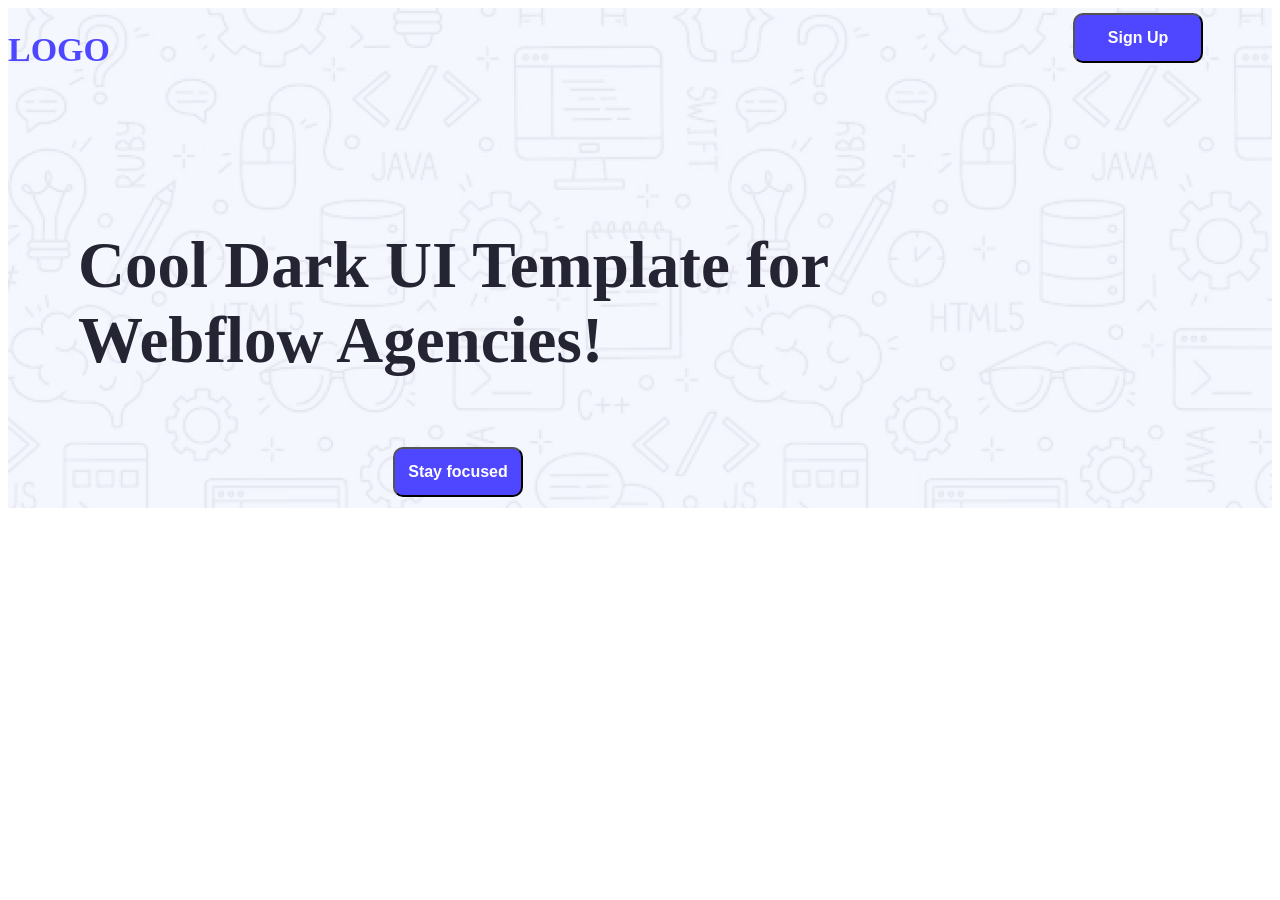
==== first-assignment/index.html @ c9763566 "added banner section" ====
<!DOCTYPE html>
<html lang="en">
<head>
    <meta charset="UTF-8">
    <meta name="viewport" content="width=device-width, initial-scale=1.0">
    <title>First Assignment</title>
    <link rel="stylesheet" href="styles.css">
</head>
<body>
    <header class="header">
        <div class="banner">
            <div class="banner-sign-up">
                <h1 class="banner-logo">LOGO</h1>
                <button class="banner-btn">Sign Up</button>
            </div>
            
            <div class="banner-last">
                <h1 class="banner-theme">Cool Dark UI Template for Webflow Agencies!</h1>
                <button class="banner-sec-btn banner-btn">Stay focused</button>
            </div>
        </div>
    </header>
    
</body>
</html>
---- first-assignment/styles.css ----
*{
    max-width: 1440px;
}
/* banner design */
.banner-logo{
    font-size: 34px;
    color: #4E47FF;
    font-weight: 600;
    ;
}
.banner-btn{
    font-size: 16px;
    font-weight: bold;
    background-color: #4E47FF;
    color: white;
    border-radius: 10px;
    padding: 5px;
    margin: 5px;
    width: 130px;
    height: 50px;
}
.banner-theme{
    font-size: 65px;
    font-weight: bold;
    color: #252432;
    margin-left: 50px;
    padding: 20px;
}
.banner-sign-up{
    display: flex;
    justify-content: space-between;
    align-items: ;
    width: 1200px;
    height: 150px;
}
.banner-last{
    display: flex;
    align-items: center;
    justify-content: center;
    flex-direction: column;
    width: 900px;
    height: 350px;
}
.header{
    background-image: url(Assets/Hero-bg.png);
    width: 100%;
}
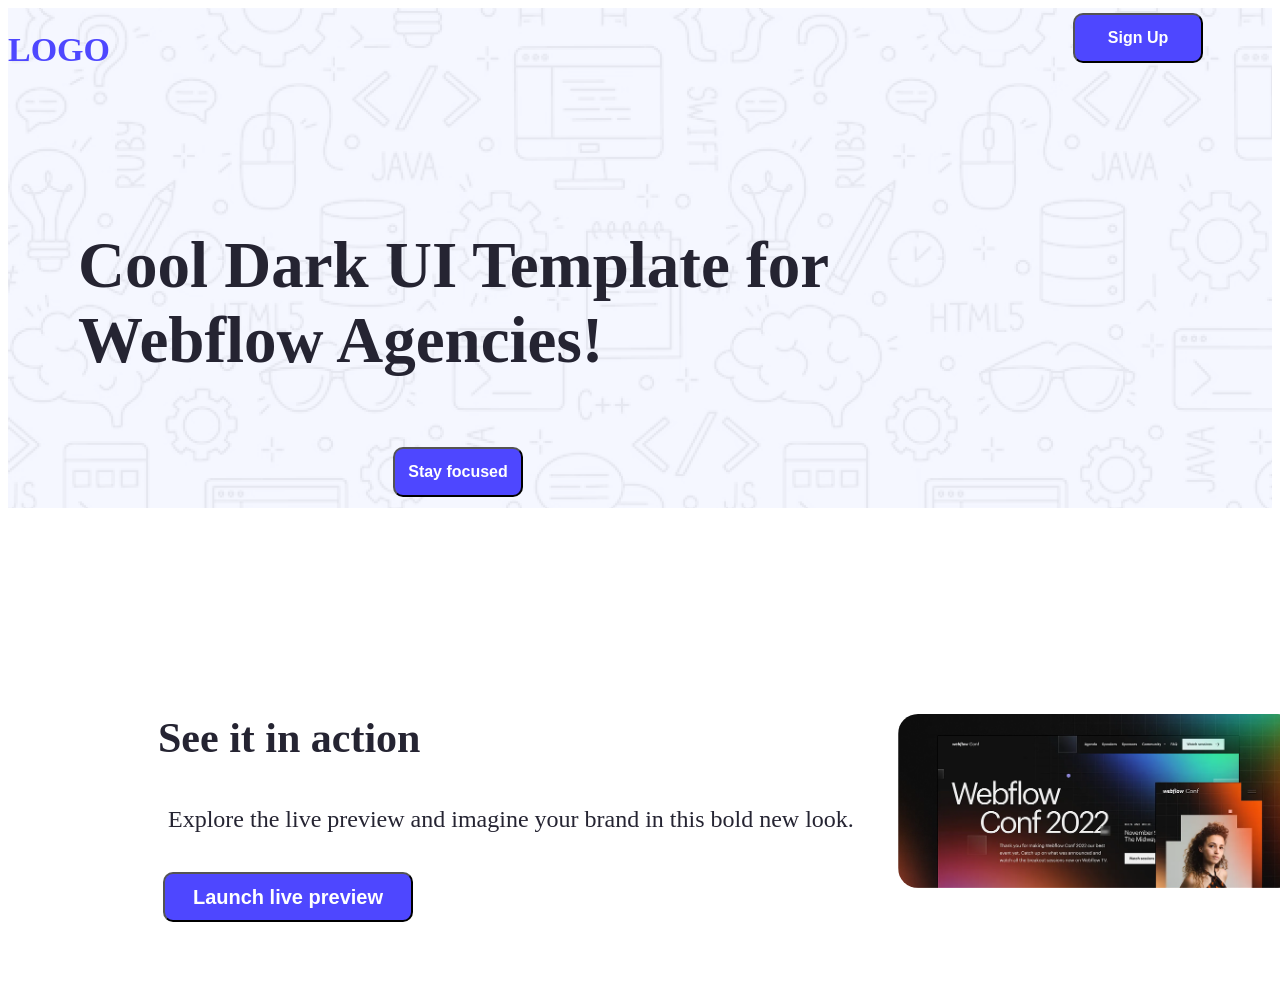
==== commit 74a7d924: "added action section" ====
--- a/first-assignment/index.html
+++ b/first-assignment/index.html
@@ -20,6 +20,18 @@
             </div>
         </div>
     </header>
+    <main>
+        <div class="action-container">
+            <div class="action-text">
+                <h2 class="action-title">See it in action</h2>
+                <p class="action-description">Explore the live preview and imagine your brand in this bold new look.</p>
+                <button class="action-btn banner-btn">Launch live preview</button>
+            </div>
+            <div class="action-img-con">
+                <img class="action-img" src="Assets/wc-big.png" alt="">
+            </div>
+        </div>
+    </main>
     
 </body>
 </html>
--- a/first-assignment/styles.css
+++ b/first-assignment/styles.css
@@ -45,3 +45,38 @@
     background-image: url(Assets/Hero-bg.png);
     width: 100%;
 }
+/* action ection design */
+.action-title{
+    font-size: 42px;
+    font-weight: bold;
+    color: #252432;
+}
+.action-description{
+    font-size: 24px;
+    color: #252432;
+    padding: 10px
+    
+}
+.action-btn{
+    width: 250px;
+    height: 50px;
+    font-size: 20px;
+    font-weight: bold;
+}
+.action-img{
+    width: 400px;
+    height: 350pxpx;
+    border-radius: 20px;
+}
+.action-container{
+    display: flex;
+    justify-content: space-between;
+    margin-top: 120px;
+    width: 1140px;
+    height: 350px;
+    align-items: center;
+    margin-left: 150px;
+    margin-right: 150px;
+
+}
+
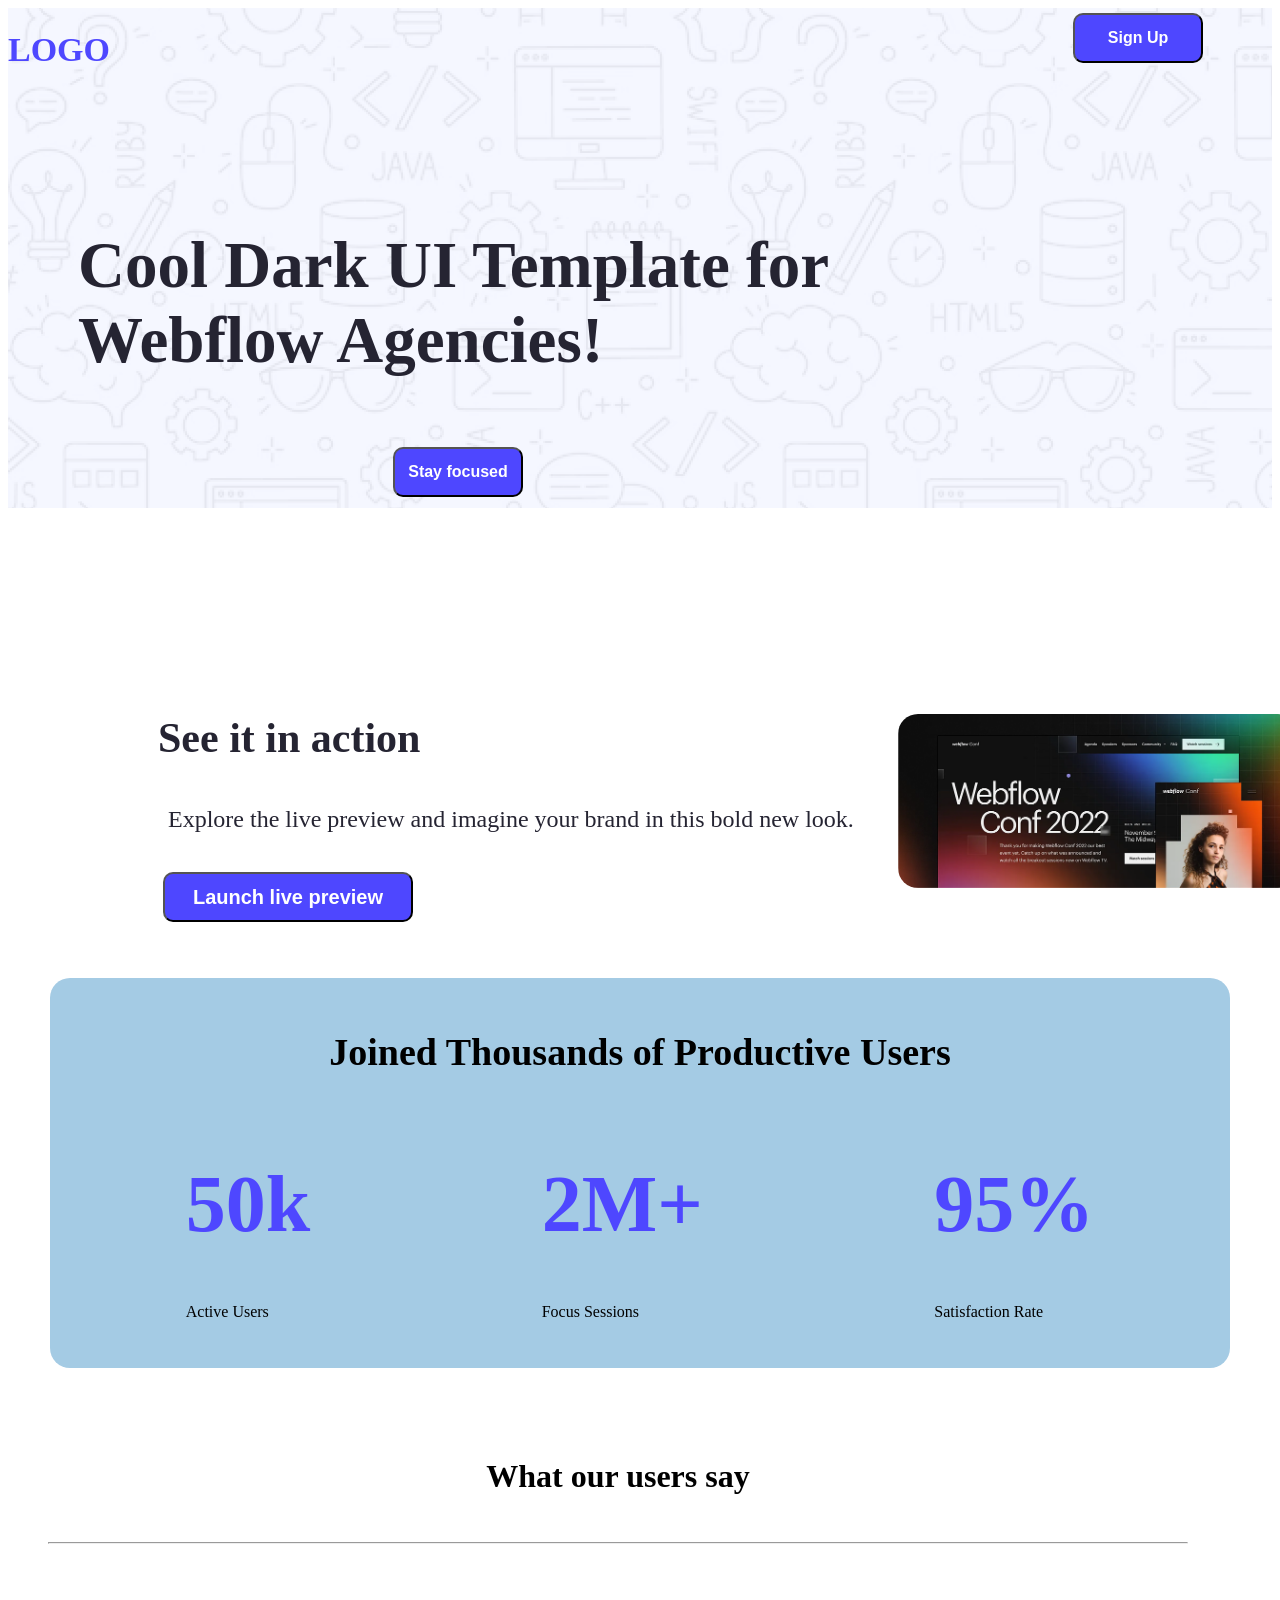
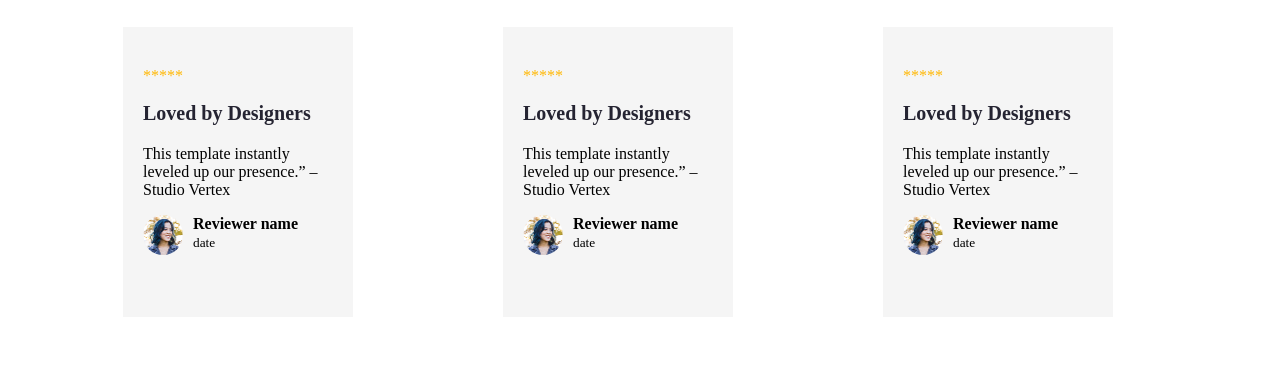
==== commit 1b67b8c6: "added two more sections" ====
--- a/first-assignment/index.html
+++ b/first-assignment/index.html
@@ -27,8 +27,71 @@
                 <p class="action-description">Explore the live preview and imagine your brand in this bold new look.</p>
                 <button class="action-btn banner-btn">Launch live preview</button>
             </div>
+
             <div class="action-img-con">
                 <img class="action-img" src="Assets/wc-big.png" alt="">
+            </div>
+        </div>    
+        <div class="join-section">
+            <h2 class="join-section-text">Joined Thousands of Productive Users</h2>
+            <div class="join-section-container">
+                <div class="join-part-two">
+                    <h1 class="join-number">50k</h1>
+                    <p class="join-description">Active Users</p>
+                </div>
+                <div class="join-part-two">
+                    <h1 class="join-number">2M+</h1>
+                    <p class="join-description">Focus Sessions</p>
+                </div>
+                <div class="join-part-two">
+                    <h1 class="join-number">95%</h1>
+                    <p class="join-description">Satisfaction Rate</p>
+                </div>
+            </div>
+
+        </div>
+        <div class="review-section">
+            <h1 class="review-h-text">What our users say</h1>
+            <br>
+            <hr>
+            <div class="review-container">
+                <div class="reviews">
+                    <div class="stars">*****</div>
+                    <h3 class="review-text">Loved by Designers</h3>
+                    <p class="review-description">This template instantly leveled up our presence.” – Studio Vertex</p>
+                    <div class="reviewer">
+                        <img class="reviewer-img" src="Assets/avatar.png" alt="">
+                        <div>
+                            <strong>Reviewer name</strong><br>
+                            <small>date</small>
+                        </div>    
+                    </div>
+                </div>
+                <div class="reviews">
+                    <div class="stars">*****</div>
+                    <h3 class="review-text">Loved by Designers</h3>
+                    <p class="review-description">This template instantly leveled up our presence.” – Studio Vertex</p>
+                    <div class="reviewer">
+                        <img class="reviewer-img" src="Assets/avatar.png" alt="">
+                        <div>
+                            <strong>Reviewer name</strong><br>
+                            <small>date</small>
+                        </div>
+                    </div>
+                </div>    
+                <div class="reviews">
+                    <div class="stars">*****</div>
+                    <h3 class="review-text">Loved by Designers</h3>
+                    <p class="review-description">This template instantly leveled up our presence.” – Studio Vertex</p>
+                    <div class="reviewer">
+                        <img class="reviewer-img" src="Assets/avatar.png" alt="">
+                        <div>
+                            <strong>Reviewer name</strong><br>
+                            <small>date</small>
+                        </div>
+                    </div>
+
+                </div>
             </div>
         </div>
     </main>
--- a/first-assignment/styles.css
+++ b/first-assignment/styles.css
@@ -79,4 +79,79 @@
     margin-right: 150px;
 
 }
+/* join section design */
+.join-section-text{
+    font-size: 38px;
+    font-weight: bold;
+    text-align: center;
+}
+.join-number{
+    font-size: 80px;
+    font-weight: bold;
+    color:#4E47FF
+}
+.join-desccription{
+    font-size: 20px;
+    color: #000000;
+}
+.join-section-container{
+    display: flex;
+    justify-content: space-around;
+}
+.join-section{
+    background-color: rgb(164, 203, 228);
+    border-radius: 20px;
+    margin: 0px auto;
+    padding: 20px;
+    width: 1140px;
+    height: 350px;
+     
+}
+/* review section design */
+.review-section-text{
+    font-size: 42px;
+    font-weight: bold;
+    color: #252432;
+    
+}
+.stars{
+    width: 15px;
+    height: 15px;
+    color: #FFB805;
+    margin-top: 20px;
+}
+.review-text{
+    font-size: 20px;
+    color: #252432;
+}
+.reviewer-img{
+    width: 40px;
+    height: 40px;
+    border-radius: 50%;
+}
 
+.review-container{
+    display: flex;
+}
+.review-section h1{
+    
+    text-align: center;
+    margin-top: 50px;
+}
+.review-section{
+    width: 1140px;
+    height: 350px;
+    margin: 20px;
+    padding: 20px;
+}
+.reviews{
+    width: 400px;
+    height: 250px;
+    background-color:whitesmoke;
+    margin: 75px;
+    padding: 20px;
+}
+.reviewer{
+    display: flex;
+    gap: 10px;
+}
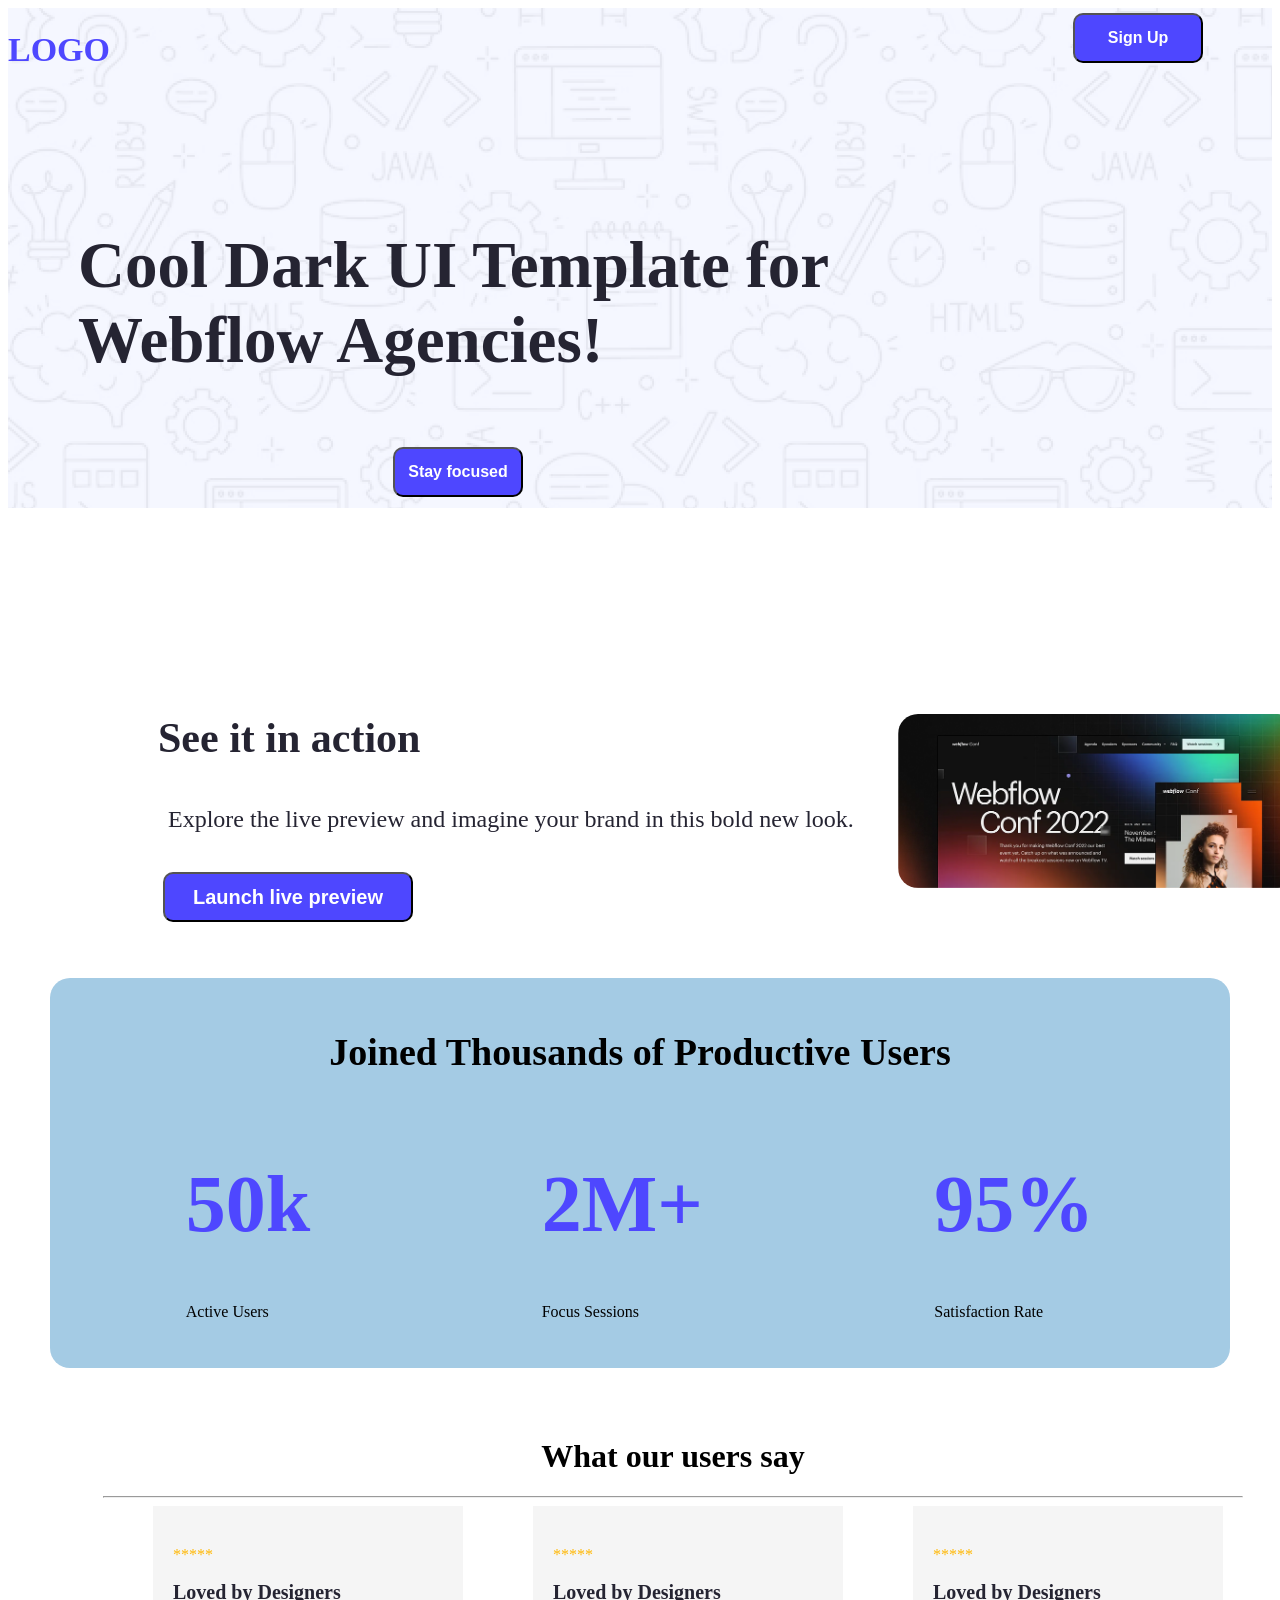
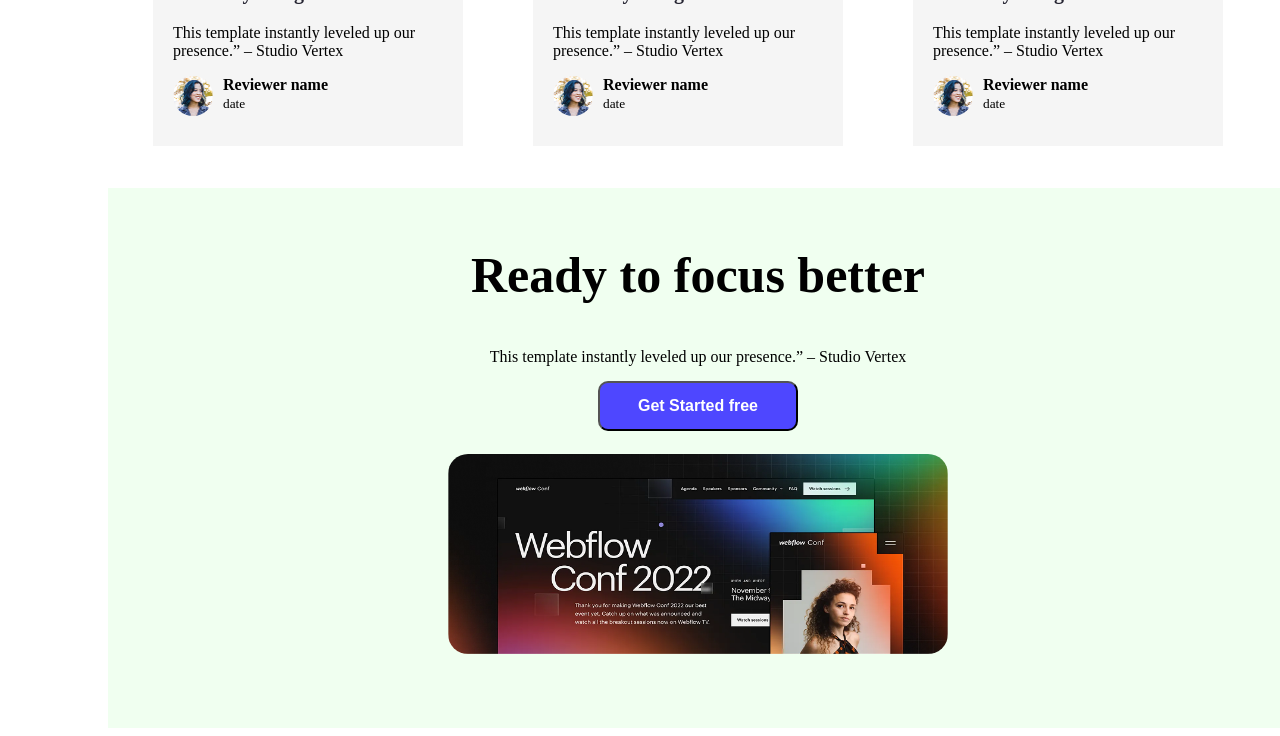
==== commit 811eccc3: "added optional section" ====
--- a/first-assignment/index.html
+++ b/first-assignment/index.html
@@ -52,7 +52,6 @@
         </div>
         <div class="review-section">
             <h1 class="review-h-text">What our users say</h1>
-            <br>
             <hr>
             <div class="review-container">
                 <div class="reviews">
@@ -94,6 +93,12 @@
                 </div>
             </div>
         </div>
+        <div class="focus-section">
+            <h1 class="focus-title">Ready to focus better</h1>
+            <p class="focus-description">This template instantly leveled up our presence.” – Studio Vertex</p>
+            <button class="focus-btn banner-btn">Get Started free</button><br>
+            <img class="focus-img" src="Assets/wc-big.png" alt="">
+        </div>
     </main>
     
 </body>
--- a/first-assignment/styles.css
+++ b/first-assignment/styles.css
@@ -141,17 +141,52 @@
 .review-section{
     width: 1140px;
     height: 350px;
-    margin: 20px;
+    margin-left: 75px;
     padding: 20px;
 }
 .reviews{
-    width: 400px;
-    height: 250px;
+    width: 350px;
+    height: 200px;
     background-color:whitesmoke;
-    margin: 75px;
+    margin-bottom: 30px;
+    margin-right: 20px;
+    margin-left: 50px;
     padding: 20px;
 }
 .reviewer{
     display: flex;
     gap: 10px;
+}
+/* focus section design */
+.focus-title{
+    font-size: 50px;
+    font-weight: bold;
+    color: #000000;
+}
+.focus-description{
+    font-size: 16px;
+    color: #000000;
+    margin: 10px;
+}
+.focus-img{
+    width: 500px;
+    height: 200px;
+    margin-bottom: 50px;
+    border-radius: 20px;
+    
+}
+.focus-section{
+    display: flex;
+    justify-content: center;
+    flex-direction: column;
+    align-items: center;
+    margin-left: 100px;
+    margin-top: 30px;
+    padding: 20px;
+    background-color: honeydew;
+    width: 1140px;
+    height: 500px;
+}
+.focus-btn{
+    width: 200px;
 }
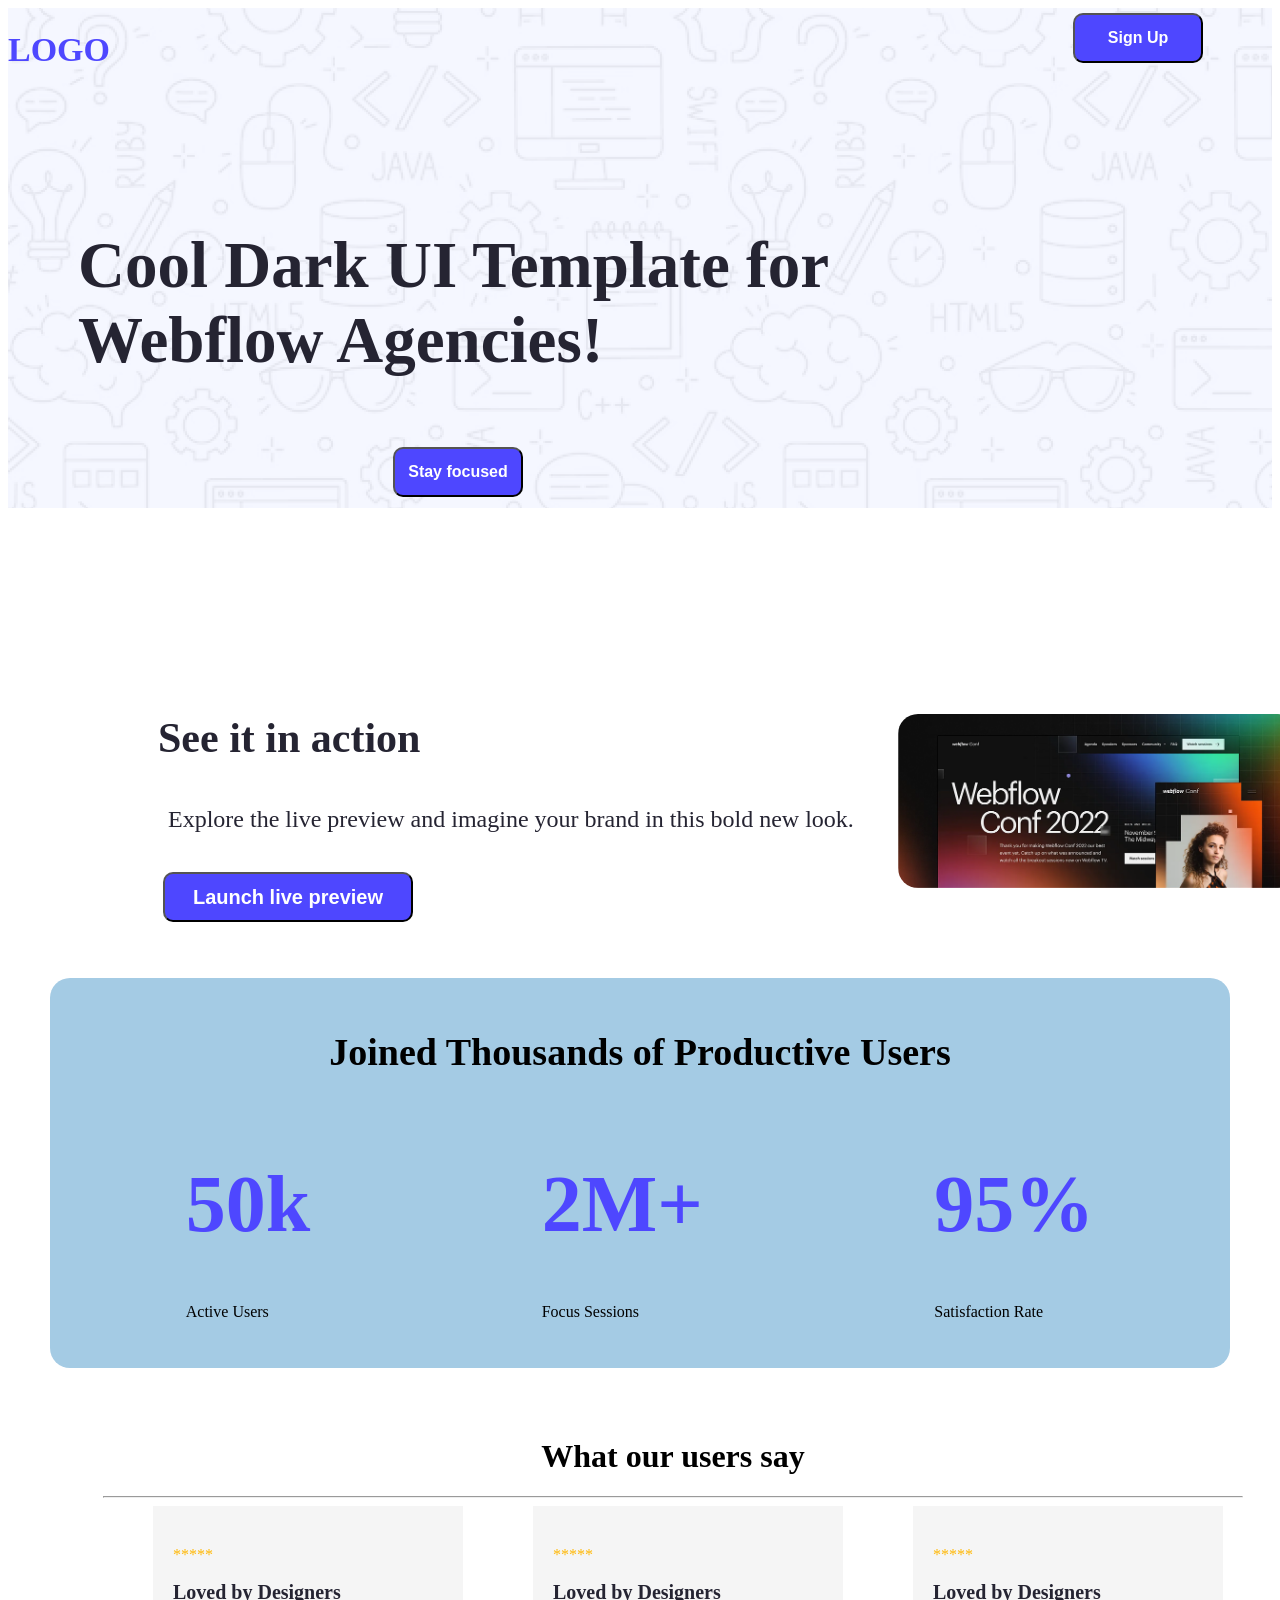
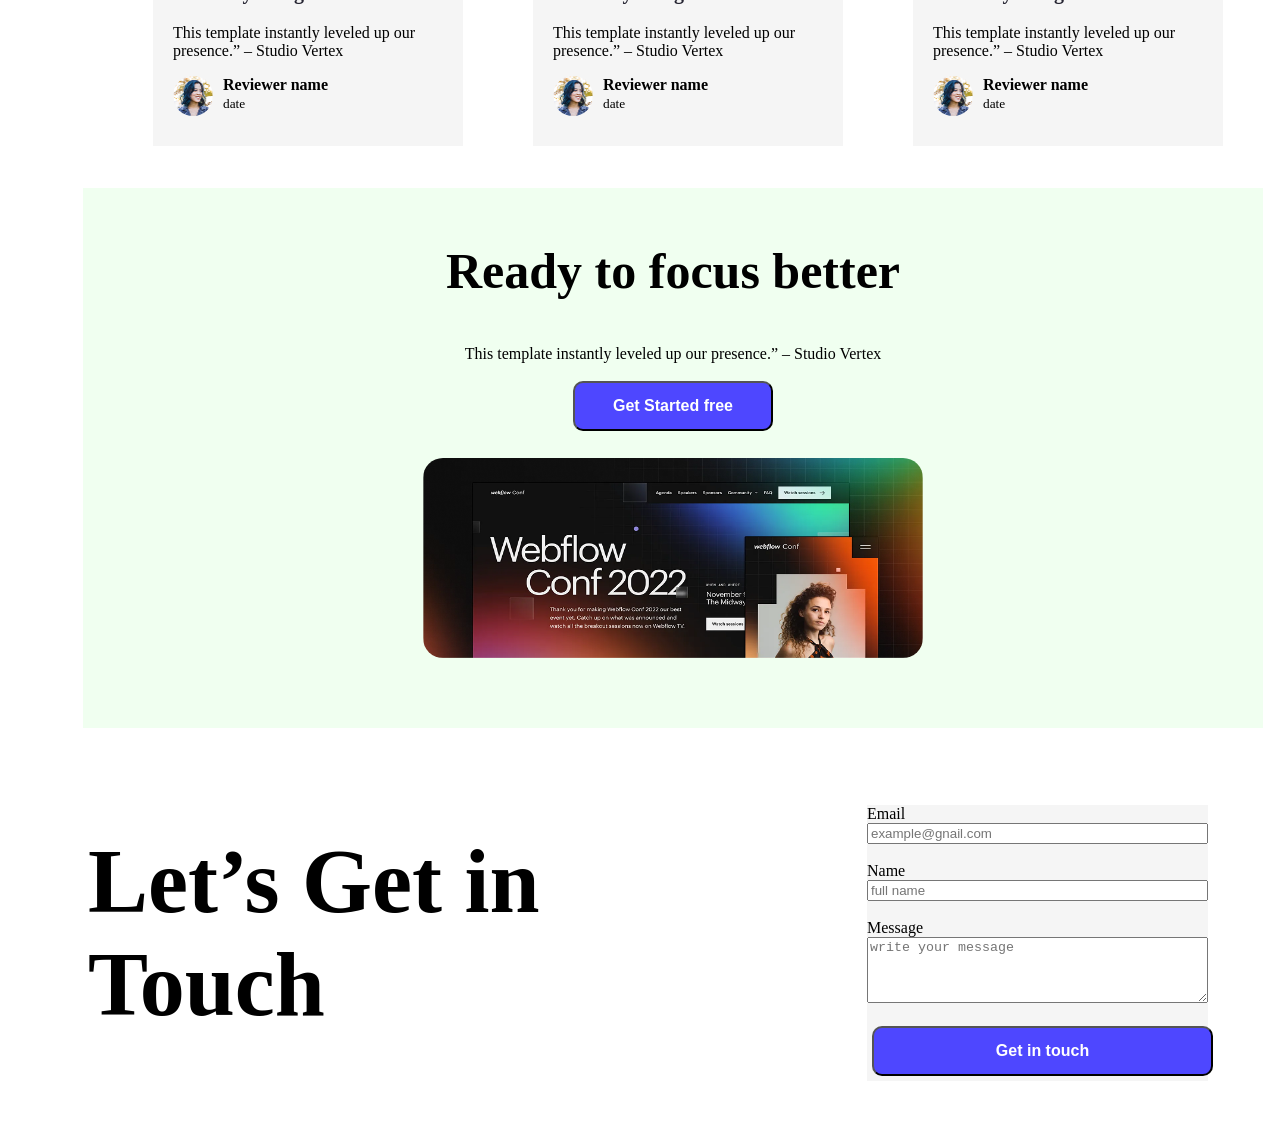
==== commit 9cda1c8b: "added form section" ====
--- a/first-assignment/index.html
+++ b/first-assignment/index.html
@@ -99,6 +99,26 @@
             <button class="focus-btn banner-btn">Get Started free</button><br>
             <img class="focus-img" src="Assets/wc-big.png" alt="">
         </div>
+        <div class="form-section">
+            <div class="form-text">
+                <h1>Let’s Get in <br>Touch</h1>
+            </div>
+            <div class="form-main">
+                <form>
+                    <label for="email">Email</label>
+                    <input type="email" id="email" placeholder="example@gnail.com">
+                    <br>
+                    <label for="name">Name</label>
+                    <input type="text" id="name" placeholder="full name">
+                    <br>
+                    <label for="message">Message</label>
+                    <textarea rows="4" cols="40" name="" id="message" placeholder="write your message"></textarea>
+                    <br>
+                    <button class="form-btn banner-btn">Get in touch</button>
+                </form>
+                
+            </div>
+        </div>
     </main>
     
 </body>
--- a/first-assignment/styles.css
+++ b/first-assignment/styles.css
@@ -1,5 +1,10 @@
 *{
     max-width: 1440px;
+}
+* button:hover{
+    background-color:burlywood;
+    cursor: pointer;
+
 }
 /* banner design */
 .banner-logo{
@@ -177,10 +182,10 @@
 }
 .focus-section{
     display: flex;
-    justify-content: center;
-    flex-direction: column;
-    align-items: center;
-    margin-left: 100px;
+    flex-direction: column;
+    justify-content: space-between;
+    align-items: center;
+    margin-left: 75px;
     margin-top: 30px;
     padding: 20px;
     background-color: honeydew;
@@ -189,4 +194,38 @@
 }
 .focus-btn{
     width: 200px;
+}
+/* form section design */
+.form-section{
+    display: flex;
+    justify-content: space-between;
+    align-items: center;
+    flex-wrap: wrap;
+    gap: 50px;
+    padding: 30px;
+    width: 1140px;
+    height: 350px;
+    margin-left: 50px;
+}
+.form-main{
+    display: flex;
+    flex-direction: column;
+    margin: 20px;
+    gap: 20px;
+}
+form{
+    display: flex;
+    flex-direction: column;
+    width: 100%;
+    height: 100%;
+    background-color: whitesmoke;
+    margin-top: 20px;
+}
+.form-text h1{
+    font-size: 90px;
+    font-weight: bold;
+    color: #000000;
+}
+.form-btn{
+    width:100%;
 }
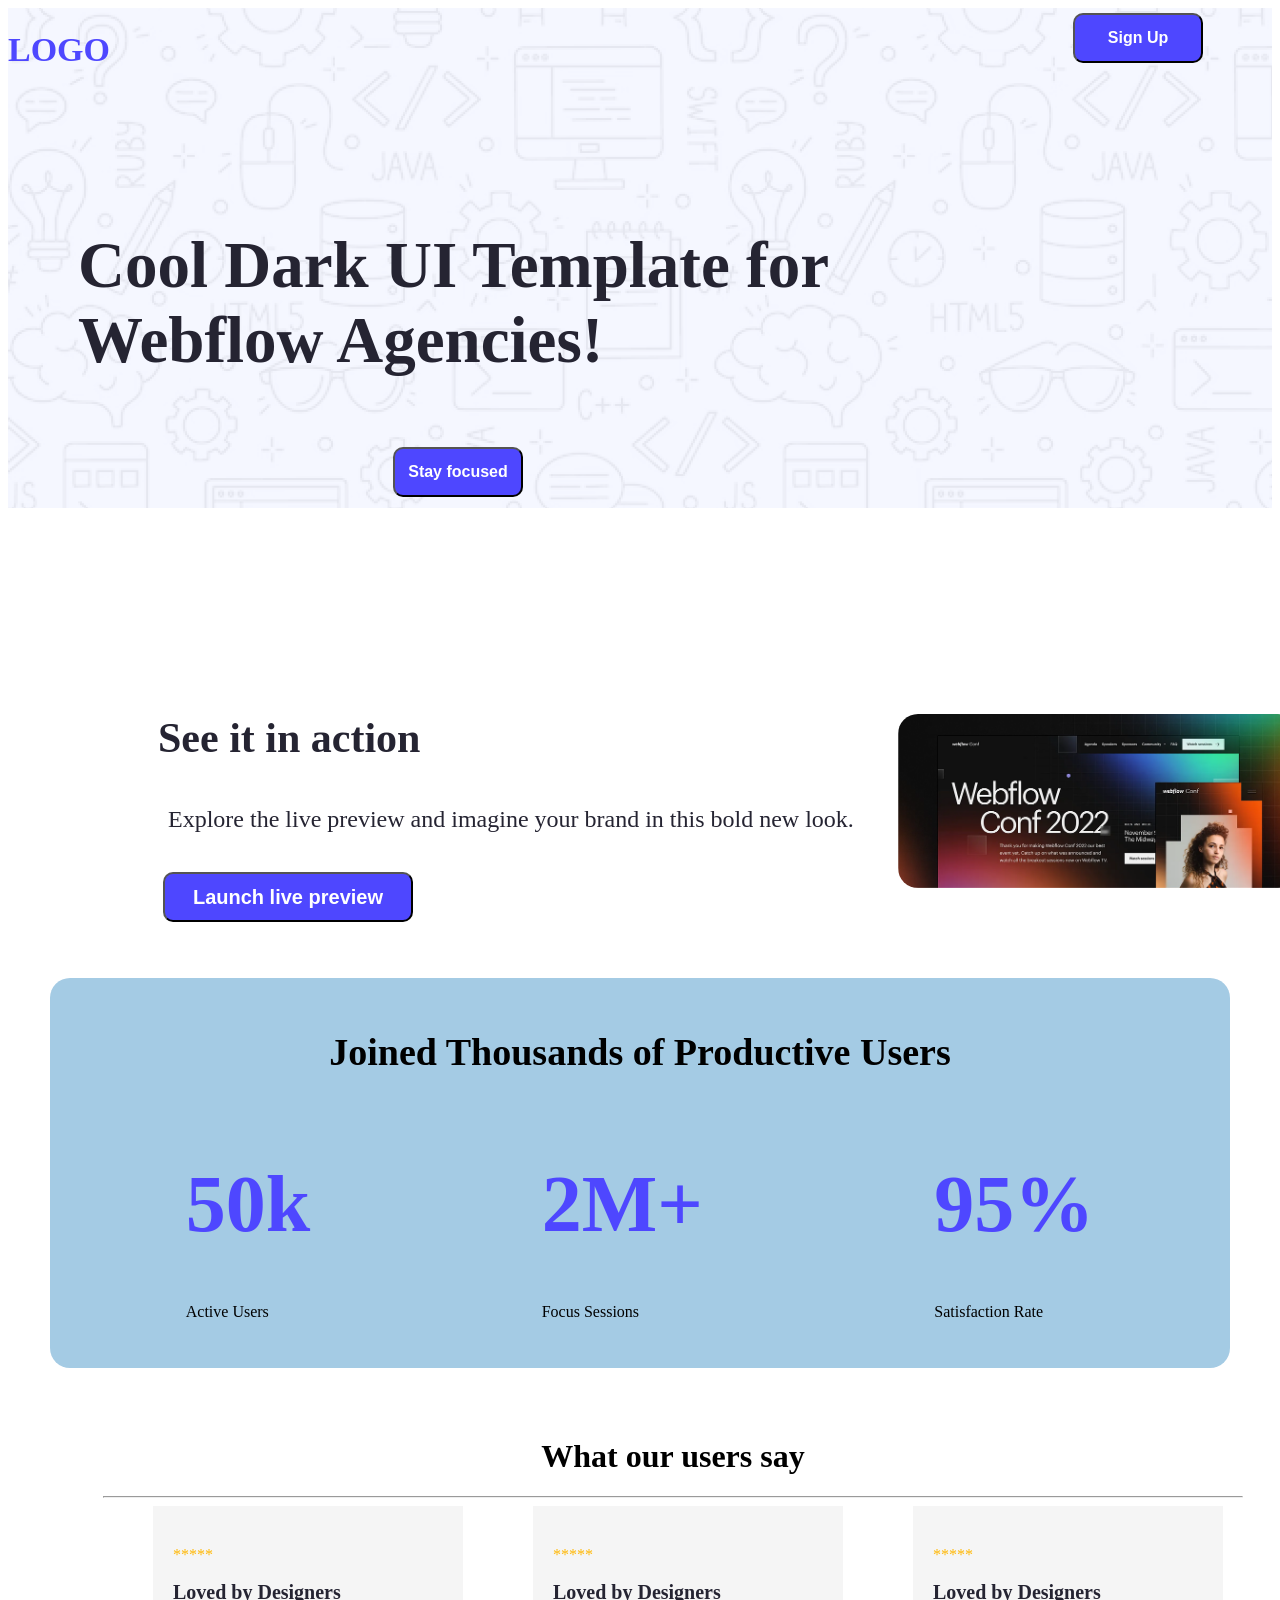
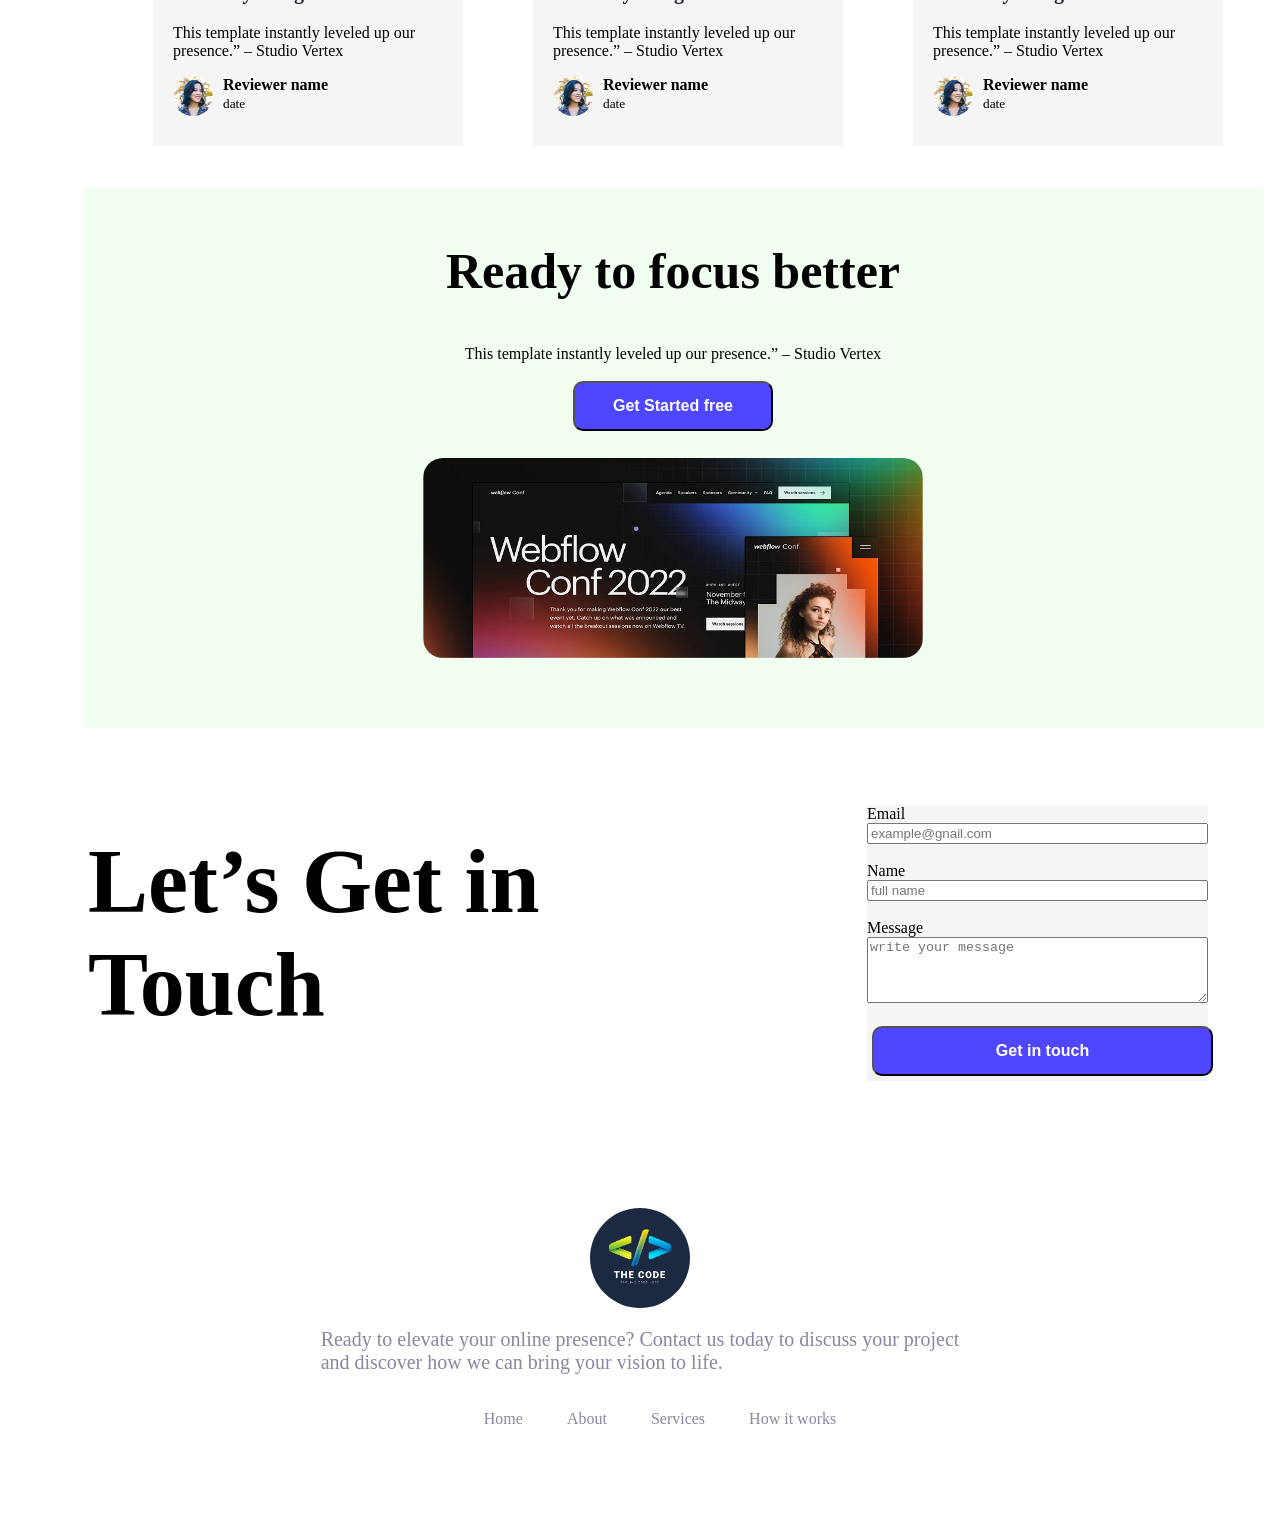
==== commit 229c518e: "added the footer part and pushed the whole project" ====
--- a/first-assignment/index.html
+++ b/first-assignment/index.html
@@ -120,6 +120,19 @@
             </div>
         </div>
     </main>
+    <footer>
+        <div class="footer">
+            <img class="footer-img" src="Assets/dev.avif" alt="">
+            <p class="footer-text">Ready to elevate your online presence? Contact us today to discuss your project <br>and discover how we can bring your vision to life.</p>
+            <ul class="footer-list">
+                <li><a href="#">Home</a></li>
+                <li><a href="#">About</a></li>
+                <li><a href="#">Services</a></li>
+                <li><a href="#">How it works</a></li>
+
+            </ul>
+        </div>
+    </footer>
     
 </body>
 </html>
--- a/first-assignment/styles.css
+++ b/first-assignment/styles.css
@@ -228,4 +228,35 @@
 }
 .form-btn{
     width:100%;
+}
+/* footer design */
+.footer-img{
+    height: 100px;
+    width: 100px;
+    border-radius: 50%;
+}
+.footer-text{
+    font-size: 20px;
+    color: #8987A1;
+}
+.footer-list li{
+    text-decoration: none;
+    list-style: none;
+    display: inline;
+    gap: 40px;
+    margin: 20px;
+    color: #8987A1;
+}
+.footer-list li a{
+    text-decoration: none;
+    color: #8987A1;
+    
+}
+.footer{
+    display: flex;
+    flex-direction: column;
+    justify-content: center;
+    align-items: center;
+    margin: 50px;
+    padding: 20px;
 }
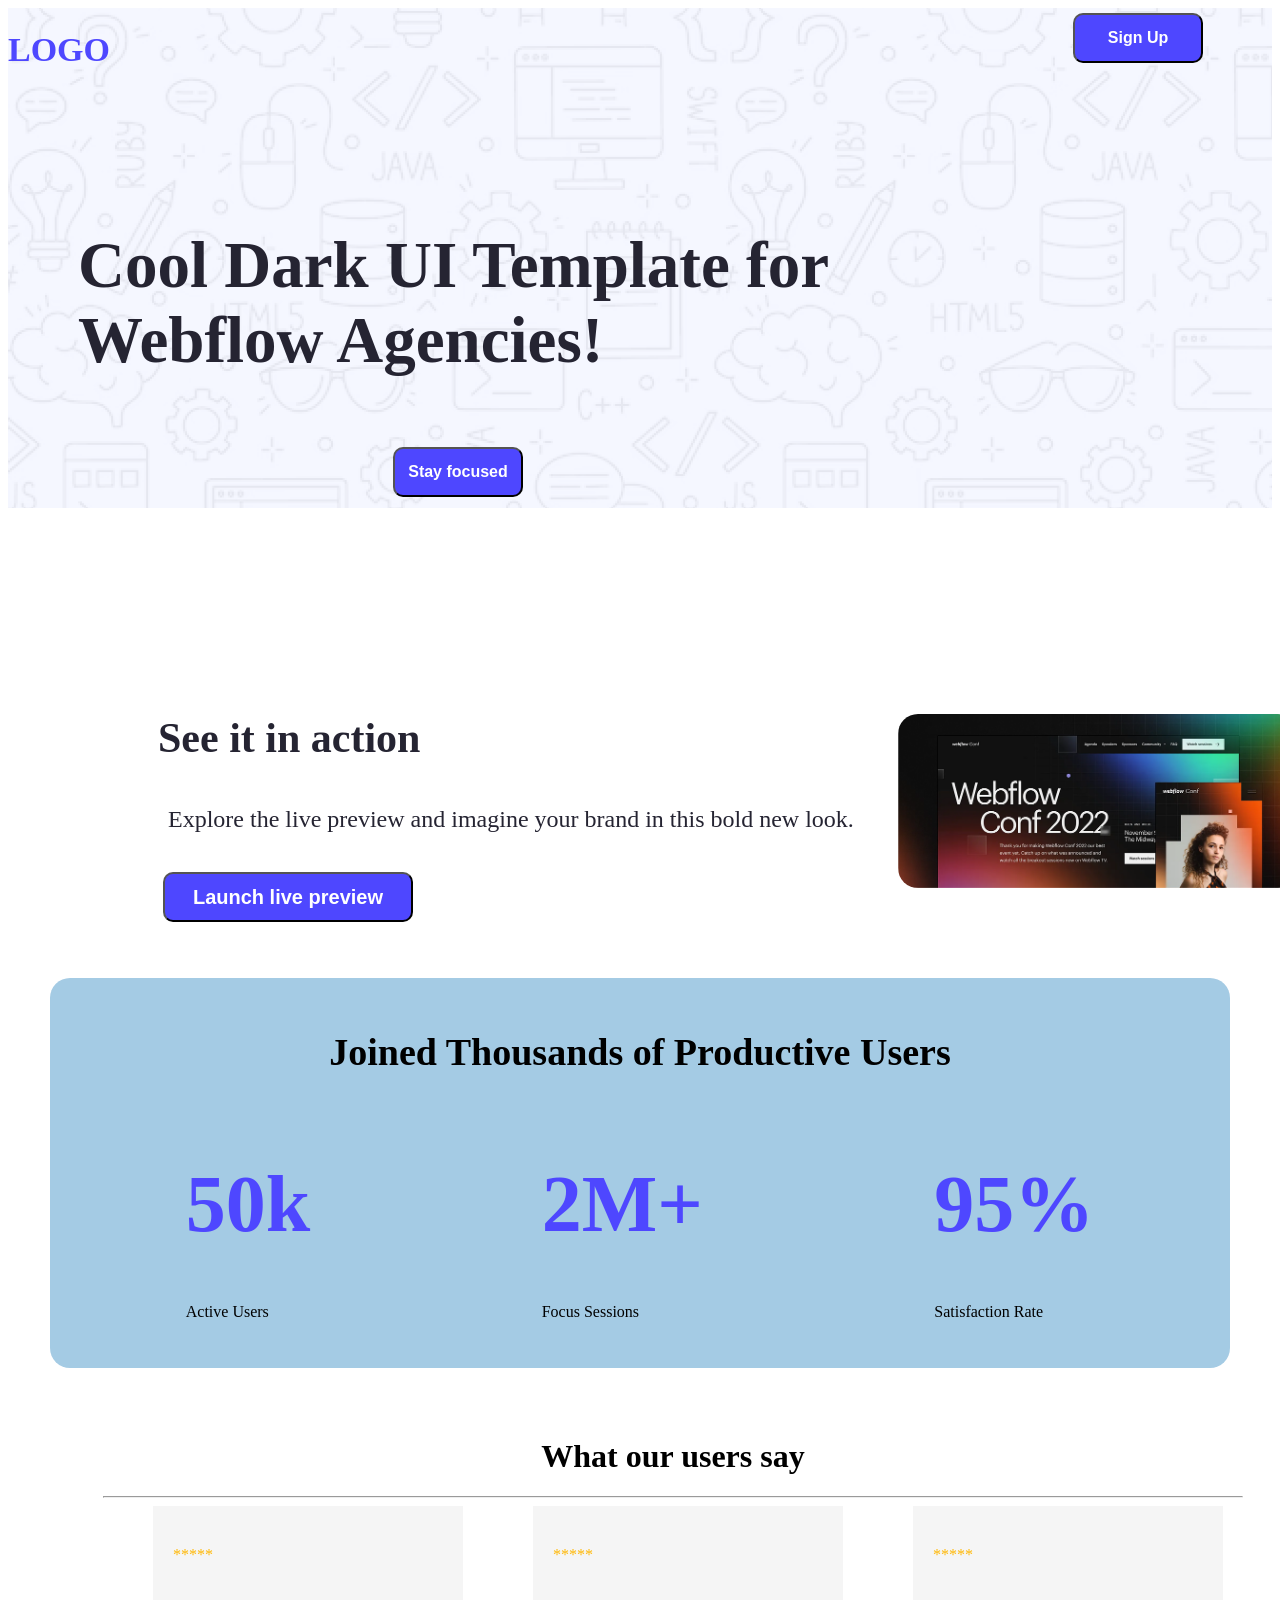
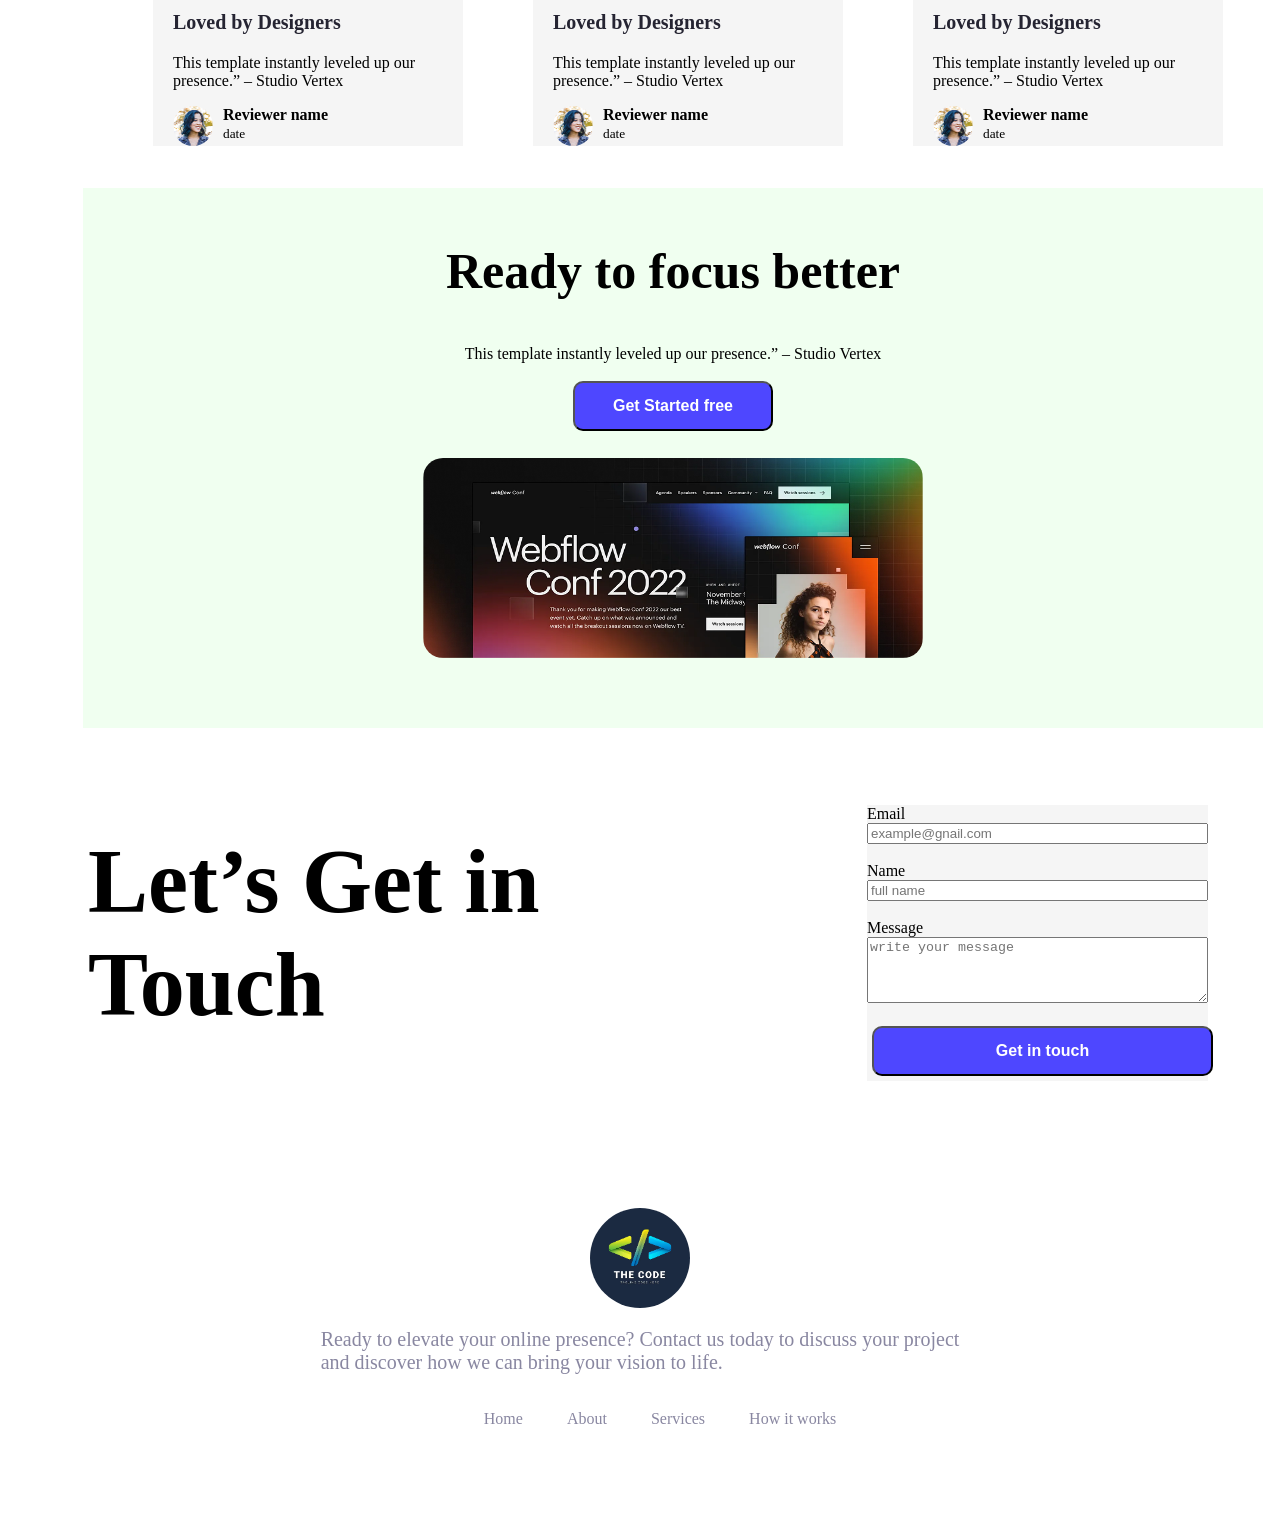
==== commit 2728effe: "edited something" ====
--- a/first-assignment/index.html
+++ b/first-assignment/index.html
@@ -29,7 +29,7 @@
             </div>
 
             <div class="action-img-con">
-                <img class="action-img" src="Assets/wc-big.png" alt="">
+                <img class="action-img" src="wc-big.png" alt="">
             </div>
         </div>    
         <div class="join-section">
--- a/first-assignment/styles.css
+++ b/first-assignment/styles.css
@@ -120,8 +120,8 @@
     
 }
 .stars{
-    width: 15px;
-    height: 15px;
+    width: 45px;
+    height: 45px;
     color: #FFB805;
     margin-top: 20px;
 }
